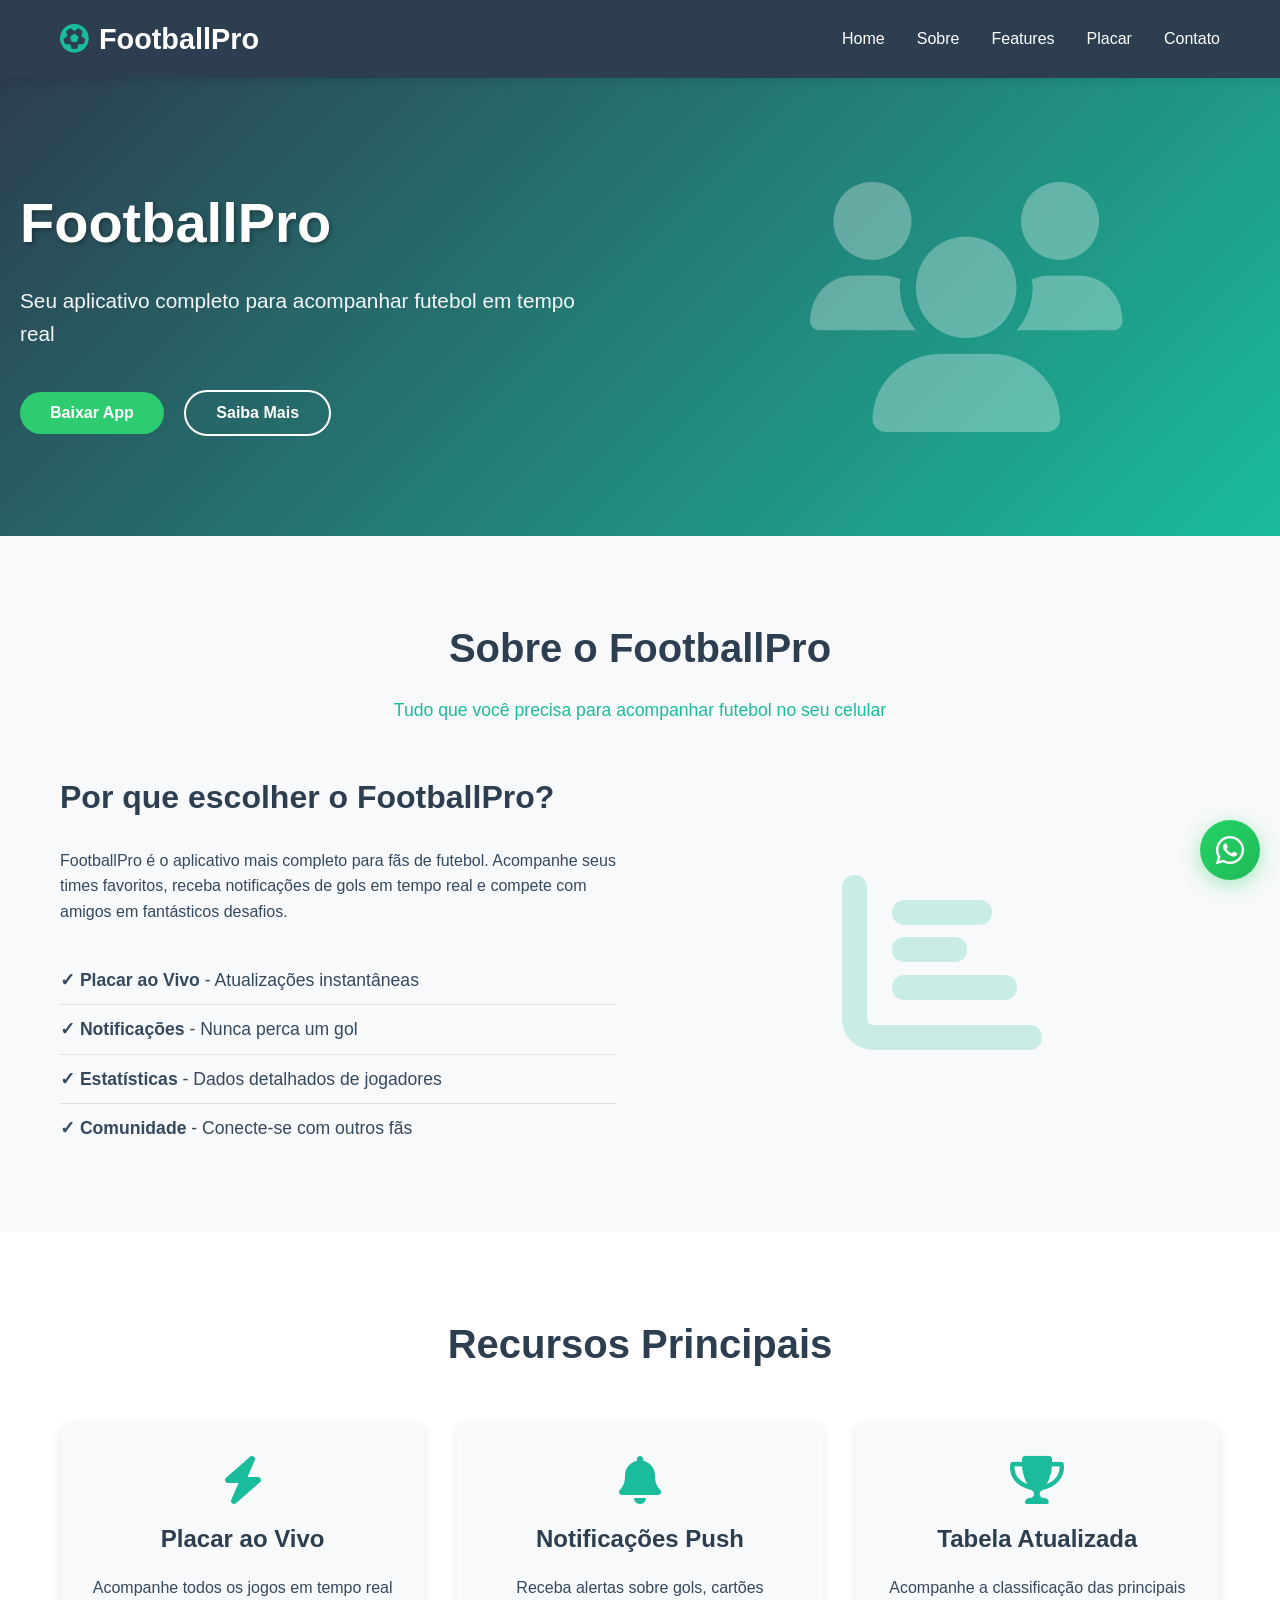
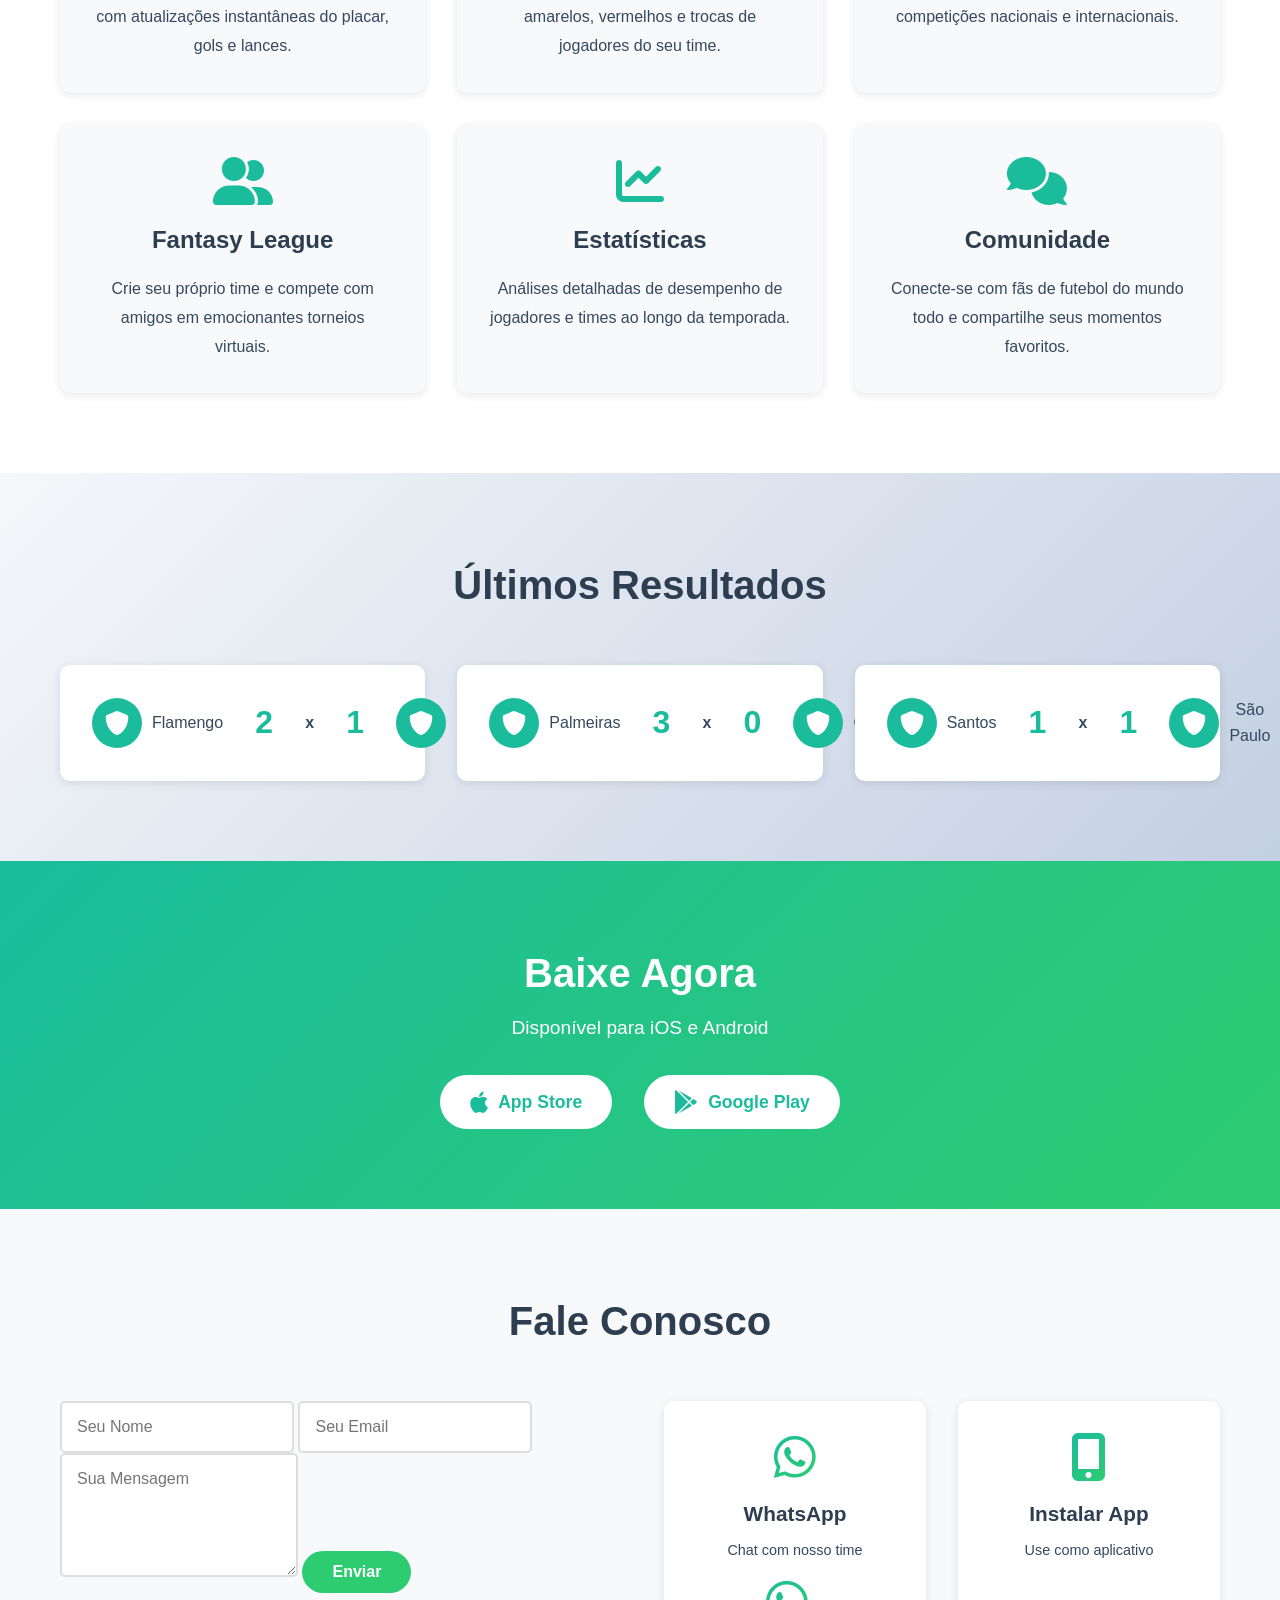
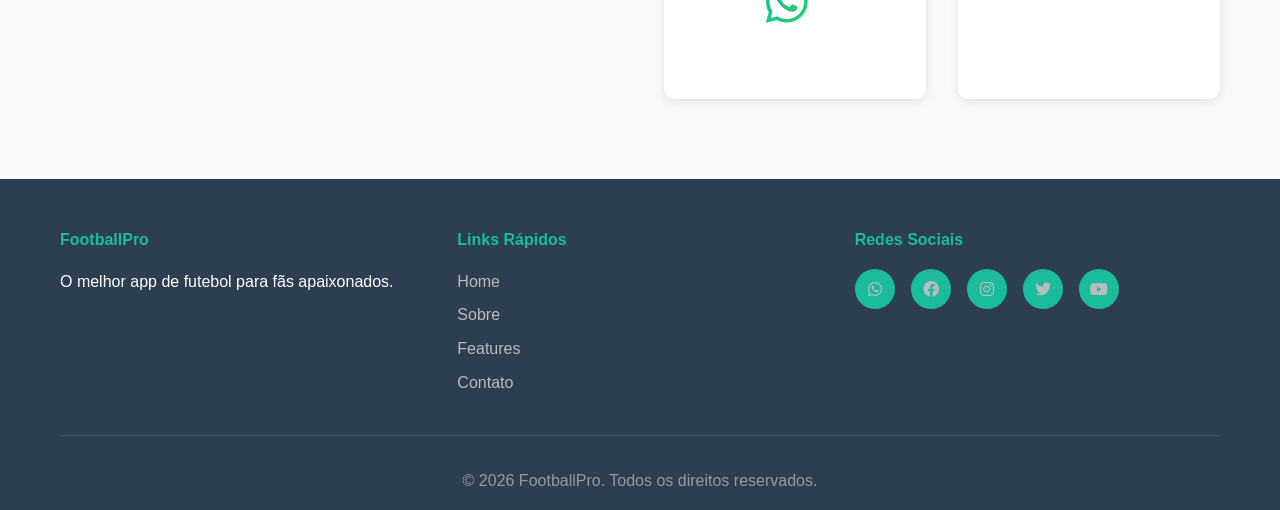
==== index.html @ 91146fa1 "Add files via upload" ====
<!DOCTYPE html>
<html lang="pt-BR">
<head>
    <meta charset="UTF-8">
    <meta name="viewport" content="width=device-width, initial-scale=1.0, viewport-fit=cover">
    <meta name="description" content="FootballPro - Seu aplicativo completo para acompanhar futebol em tempo real com placar ao vivo">
    <meta name="theme-color" content="#1abc9c">
    <meta name="apple-mobile-web-app-capable" content="yes">
    <meta name="apple-mobile-web-app-status-bar-style" content="black-translucent">
    <meta name="apple-mobile-web-app-title" content="FootballPro">
    
    <title>FootballPro - Seu App de Futebol</title>
    
    <!-- PWA Manifest -->
    <link rel="manifest" href="manifest.json">
    
    <!-- Ícones -->
    <link rel="icon" type="image/x-icon" href="data:image/svg+xml,<svg xmlns='http://www.w3.org/2000/svg' viewBox='0 0 192 192'><rect fill='%231abc9c' width='192' height='192'/><text x='50%' y='50%' font-size='120' fill='white' text-anchor='middle' dy='.3em'>⚽</text></svg>">
    <link rel="apple-touch-icon" href="data:image/svg+xml,<svg xmlns='http://www.w3.org/2000/svg' viewBox='0 0 192 192'><rect fill='%231abc9c' width='192' height='192'/><text x='50%' y='50%' font-size='120' fill='white' text-anchor='middle' dy='.3em'>⚽</text></svg>">
    
    <!-- Estilos -->
    <link rel="stylesheet" href="styles.css">
    <link rel="stylesheet" href="https://cdnjs.cloudflare.com/ajax/libs/font-awesome/6.0.0/css/all.min.css">
</head>
<body>
    <!-- Navegação -->
    <nav class="navbar">
        <div class="container">
            <div class="logo">
                <i class="fas fa-futbol"></i>
                <span>FootballPro<b></b></span>
            </div>
            <ul class="nav-links">
                <li><a href="#home">Home</a></li>
                <li><a href="#sobre">Sobre</a></li>
                <li><a href="#features">Features</a></li>
                <li><a href="#placar">Placar</a></li>
                <li><a href="#contato">Contato</a></li>
            </ul>
            <div class="hamburger">
                <span></span>
                <span></span>
                <span></span>
            </div>
        </div>
    </nav>

    <!-- Hero Section -->
    <section id="home" class="hero">
        <div class="hero-content">
            <h1>FootballPro</h1>
            <p>Seu aplicativo completo para acompanhar futebol em tempo real</p>
            <button class="btn btn-primary">Baixar App</button>
            <button class="btn btn-secondary">Saiba Mais</button>
        </div>
        <div class="hero-image">
            <i class="fas fa-users"></i>
        </div>
    </section>

    <!-- Seção Sobre -->
    <section id="sobre" class="sobre">
        <div class="container">
            <h2>Sobre o FootballPro</h2>
            <p class="section-subtitle">Tudo que você precisa para acompanhar futebol no seu celular</p>
            
            <div class="sobre-content">
                <div class="sobre-text">
                    <h3>Por que escolher o FootballPro?</h3>
                    <p>FootballPro é o aplicativo mais completo para fãs de futebol. Acompanhe seus times favoritos, receba notificações de gols em tempo real e compete com amigos em fantásticos desafios.</p>
                    <ul class="features-list">
                        <li><strong>✓ Placar ao Vivo</strong> - Atualizações instantâneas</li>
                        <li><strong>✓ Notificações</strong> - Nunca perca um gol</li>
                        <li><strong>✓ Estatísticas</strong> - Dados detalhados de jogadores</li>
                        <li><strong>✓ Comunidade</strong> - Conecte-se com outros fãs</li>
                    </ul>
                </div>
                <div class="sobre-image">
                    <i class="fas fa-chart-bar"></i>
                </div>
            </div>
        </div>
    </section>

    <!-- Seção Features -->
    <section id="features" class="features">
        <div class="container">
            <h2>Recursos Principais</h2>
            <div class="features-grid">
                <div class="feature-card">
                    <i class="fas fa-bolt"></i>
                    <h3>Placar ao Vivo</h3>
                    <p>Acompanhe todos os jogos em tempo real com atualizações instantâneas do placar, gols e lances.</p>
                </div>
                <div class="feature-card">
                    <i class="fas fa-bell"></i>
                    <h3>Notificações Push</h3>
                    <p>Receba alertas sobre gols, cartões amarelos, vermelhos e trocas de jogadores do seu time.</p>
                </div>
                <div class="feature-card">
                    <i class="fas fa-trophy"></i>
                    <h3>Tabela Atualizada</h3>
                    <p>Acompanhe a classificação das principais competições nacionais e internacionais.</p>
                </div>
                <div class="feature-card">
                    <i class="fas fa-user-friends"></i>
                    <h3>Fantasy League</h3>
                    <p>Crie seu próprio time e compete com amigos em emocionantes torneios virtuais.</p>
                </div>
                <div class="feature-card">
                    <i class="fas fa-chart-line"></i>
                    <h3>Estatísticas</h3>
                    <p>Análises detalhadas de desempenho de jogadores e times ao longo da temporada.</p>
                </div>
                <div class="feature-card">
                    <i class="fas fa-comments"></i>
                    <h3>Comunidade</h3>
                    <p>Conecte-se com fãs de futebol do mundo todo e compartilhe seus momentos favoritos.</p>
                </div>
            </div>
        </div>
    </section>

    <!-- Seção Placar -->
    <section id="placar" class="placar">
        <div class="container">
            <h2>Últimos Resultados</h2>
            <div class="placar-grid">
                <div class="placar-card">
                    <div class="time-1">
                        <div class="escudo"><i class="fas fa-shield-alt"></i></div>
                        <span>Flamengo</span>
                    </div>
                    <div class="resultado">
                        <span class="gol">2</span>
                        <span class="vs">x</span>
                        <span class="gol">1</span>
                    </div>
                    <div class="time-2">
                        <span>Botafogo</span>
                        <div class="escudo"><i class="fas fa-shield-alt"></i></div>
                    </div>
                </div>

                <div class="placar-card">
                    <div class="time-1">
                        <div class="escudo"><i class="fas fa-shield-alt"></i></div>
                        <span>Palmeiras</span>
                    </div>
                    <div class="resultado">
                        <span class="gol">3</span>
                        <span class="vs">x</span>
                        <span class="gol">0</span>
                    </div>
                    <div class="time-2">
                        <span>Corinthians</span>
                        <div class="escudo"><i class="fas fa-shield-alt"></i></div>
                    </div>
                </div>

                <div class="placar-card">
                    <div class="time-1">
                        <div class="escudo"><i class="fas fa-shield-alt"></i></div>
                        <span>Santos</span>
                    </div>
                    <div class="resultado">
                        <span class="gol">1</span>
                        <span class="vs">x</span>
                        <span class="gol">1</span>
                    </div>
                    <div class="time-2">
                        <span>São Paulo</span>
                        <div class="escudo"><i class="fas fa-shield-alt"></i></div>
                    </div>
                </div>
            </div>
        </div>
    </section>

    <!-- Seção Download -->
    <section class="download">
        <div class="container">
            <h2>Baixe Agora</h2>
            <p>Disponível para iOS e Android</p>
            <div class="download-buttons">
                <button class="btn-download">
                    <i class="fab fa-apple"></i>
                    <span>App Store</span>
                </button>
                <button class="btn-download">
                    <i class="fab fa-google-play"></i>
                    <span>Google Play</span>
                </button>
            </div>
        </div>
    </section>

    <!-- Seção Contato -->
    <section id="contato" class="contato">
        <div class="container">
            <h2>Fale Conosco</h2>
            <div class="contato-content">
                <form class="contact-form">
                    <input type="text" placeholder="Seu Nome" required>
                    <input type="email" placeholder="Seu Email" required>
                    <textarea placeholder="Sua Mensagem" rows="5" required></textarea>
                    <button type="submit" class="btn btn-primary">Enviar</button>
                </form>
                
                <div class="contato-shortcuts">
                    <div class="shortcut-card">
                        <i class="fab fa-whatsapp"></i>
                        <h3>WhatsApp</h3>
                        <p>Chat com nosso time</p>
                        <a href="https://wa.me/244 943 908 686?text=Olá%20FootballPro!%20Tenho%20uma%20dúvida." target="_blank" class="btn btn-secondary btn-small">
                            <i class="fab fa-whatsapp"></i> Abrir WhatsApp
                        </a>
                    </div>
                    
                    <div class="shortcut-card">
                        <i class="fas fa-mobile-alt"></i>
                        <h3>Instalar App</h3>
                        <p>Use como aplicativo</p>
                        <button id="install-btn" class="btn btn-secondary btn-small" style="display:none;">
                            <i class="fas fa-download"></i> Instalar
                        </button>
                        <p id="installed-msg" class="installed-msg" style="display:none;">✅ App Instalado!</p>
                    </div>
                </div>
            </div>
        </div>
    </section>

    <!-- Footer -->
    <footer class="footer">
        <div class="container">
            <div class="footer-content">
                <div class="footer-section">
                    <h4>FootballPro</h4>
                    <p>O melhor app de futebol para fãs apaixonados.</p>
                </div>
                <div class="footer-section">
                    <h4>Links Rápidos</h4>
                    <ul>
                        <li><a href="#home">Home</a></li>
                        <li><a href="#sobre">Sobre</a></li>
                        <li><a href="#features">Features</a></li>
                        <li><a href="#contato">Contato</a></li>
                    </ul>
                </div>
                <div class="footer-section">
                    <h4>Redes Sociais</h4>
                    <div class="social-links">
                        <a href="https://wa.me/244943908686?text=Olá%20FootballPro!" target="_blank" title="WhatsApp"><i class="fab fa-whatsapp"></i></a>
                        <a href="#" title="Facebook"><i class="fab fa-facebook"></i></a>
                        <a href="#" title="Instagram"><i class="fab fa-instagram"></i></a>
                        <a href="#" title="Twitter"><i class="fab fa-twitter"></i></a>
                        <a href="#" title="YouTube"><i class="fab fa-youtube"></i></a>
                    </div>
                </div>
            </div>
            <div class="footer-bottom">
                <p>&copy; 2026 FootballPro. Todos os direitos reservados.</p>
            </div>
        </div>
    </footer>

    <!-- Botão Flutuante WhatsApp -->
    <a href="https://wa.me/244943908686?text=Olá%20FootballPro!" target="_blank" class="whatsapp-float" title="Clique para abrir WhatsApp">
        <i class="fab fa-whatsapp"></i>
    </a>

    <!-- Service Worker Registration -->
    <script>
        if ('serviceWorker' in navigator) {
            navigator.serviceWorker.register('service-worker.js')
                .then(reg => console.log('Service Worker registrado com sucesso'))
                .catch(err => console.log('Erro ao registrar Service Worker:', err));
        }
    </script>

    <script src="script.js"></script>
</body>
</html>
---- styles.css ----
* {
    margin: 0;
    padding: 0;
    box-sizing: border-box;
}

:root {
    --primary-color: #1abc9c;
    --secondary-color: #2ecc71;
    --dark-color: #2c3e50;
    --light-color: #ecf0f1;
    --white-color: #ffffff;
    --text-color: #34495e;
    --shadow: 0 2px 10px rgba(0, 0, 0, 0.1);
}

body {
    font-family: 'Segoe UI', Tahoma, Geneva, Verdana, sans-serif;
    line-height: 1.6;
    color: var(--text-color);
    overflow-x: hidden;
}

.container {
    max-width: 1200px;
    margin: 0 auto;
    padding: 0 20px;
}

/* Navbar */
.navbar {
    background: var(--dark-color);
    padding: 1rem 0;
    position: sticky;
    top: 0;
    z-index: 100;
    box-shadow: var(--shadow);
}

.navbar .container {
    display: flex;
    justify-content: space-between;
    align-items: center;
}

.logo {
    color: var(--white-color);
    font-size: 1.8rem;
    font-weight: bold;
    display: flex;
    align-items: center;
    gap: 10px;
}

.logo i {
    color: var(--primary-color);
}

.nav-links {
    display: flex;
    list-style: none;
    gap: 2rem;
}

.nav-links a {
    color: var(--white-color);
    text-decoration: none;
    transition: color 0.3s;
    font-weight: 500;
}

.nav-links a:hover {
    color: var(--primary-color);
}

.hamburger {
    display: none;
    flex-direction: column;
    cursor: pointer;
}

.hamburger span {
    width: 25px;
    height: 3px;
    background: var(--white-color);
    margin: 5px 0;
    transition: 0.3s;
}

/* Hero Section */
.hero {
    background: linear-gradient(135deg, var(--dark-color) 0%, var(--primary-color) 100%);
    color: var(--white-color);
    padding: 100px 20px;
    display: flex;
    align-items: center;
    justify-content: center;
    gap: 4rem;
}

.hero-content {
    flex: 1;
    animation: slideInLeft 0.8s ease;
}

.hero h1 {
    font-size: 3.5rem;
    margin-bottom: 1rem;
    text-shadow: 2px 2px 4px rgba(0, 0, 0, 0.3);
}

.hero p {
    font-size: 1.3rem;
    margin-bottom: 2rem;
    opacity: 0.95;
}

.hero-image {
    flex: 1;
    text-align: center;
    animation: slideInRight 0.8s ease;
}

.hero-image i {
    font-size: 250px;
    opacity: 0.3;
}

/* Buttons */
.btn {
    padding: 12px 30px;
    border: none;
    border-radius: 50px;
    font-size: 1rem;
    cursor: pointer;
    transition: all 0.3s;
    font-weight: 600;
    margin-right: 1rem;
    margin-top: 0.5rem;
}

.btn-primary {
    background: var(--secondary-color);
    color: var(--white-color);
}

.btn-primary:hover {
    background: #27ae60;
    transform: translateY(-3px);
    box-shadow: 0 5px 15px rgba(46, 204, 113, 0.4);
}

.btn-secondary {
    background: transparent;
    color: var(--white-color);
    border: 2px solid var(--white-color);
}

.btn-secondary:hover {
    background: var(--white-color);
    color: var(--primary-color);
}

/* Sections */
section {
    padding: 80px 20px;
}

section h2 {
    font-size: 2.5rem;
    text-align: center;
    margin-bottom: 1rem;
    color: var(--dark-color);
}

.section-subtitle {
    text-align: center;
    color: var(--primary-color);
    font-size: 1.1rem;
    margin-bottom: 3rem;
}

/* Sobre Section */
.sobre {
    background: #f8f9fa;
}

.sobre-content {
    display: grid;
    grid-template-columns: 1fr 1fr;
    gap: 3rem;
    align-items: center;
    margin-top: 3rem;
}

.sobre-text h3 {
    font-size: 2rem;
    margin-bottom: 1.5rem;
    color: var(--dark-color);
}

.features-list {
    list-style: none;
    margin-top: 2rem;
}

.features-list li {
    padding: 10px 0;
    font-size: 1.1rem;
    border-bottom: 1px solid #e0e0e0;
}

.features-list li:last-child {
    border-bottom: none;
}

.sobre-image {
    text-align: center;
}

.sobre-image i {
    font-size: 200px;
    color: var(--primary-color);
    opacity: 0.2;
}

/* Features Grid */
.features {
    background: var(--white-color);
}

.features-grid {
    display: grid;
    grid-template-columns: repeat(auto-fit, minmax(300px, 1fr));
    gap: 2rem;
    margin-top: 3rem;
}

.feature-card {
    background: #f8f9fa;
    padding: 2rem;
    border-radius: 10px;
    text-align: center;
    transition: all 0.3s;
    box-shadow: var(--shadow);
}

.feature-card:hover {
    transform: translateY(-10px);
    box-shadow: 0 10px 30px rgba(0, 0, 0, 0.15);
    background: var(--white-color);
}

.feature-card i {
    font-size: 3rem;
    color: var(--primary-color);
    margin-bottom: 1rem;
}

.feature-card h3 {
    font-size: 1.5rem;
    margin-bottom: 1rem;
    color: var(--dark-color);
}

.feature-card p {
    color: var(--text-color);
    line-height: 1.8;
}

/* Placar Section */
.placar {
    background: linear-gradient(135deg, #f5f7fa 0%, #c3cfe2 100%);
}

.placar-grid {
    display: grid;
    grid-template-columns: repeat(auto-fit, minmax(300px, 1fr));
    gap: 2rem;
    margin-top: 3rem;
}

.placar-card {
    background: var(--white-color);
    padding: 2rem;
    border-radius: 10px;
    box-shadow: var(--shadow);
    display: flex;
    justify-content: space-between;
    align-items: center;
    gap: 1rem;
    transition: all 0.3s;
}

.placar-card:hover {
    box-shadow: 0 8px 25px rgba(0, 0, 0, 0.2);
}

.time-1, .time-2 {
    display: flex;
    align-items: center;
    gap: 10px;
    flex: 1;
    text-align: center;
}

.time-2 {
    flex-direction: row-reverse;
}

.escudo {
    width: 50px;
    height: 50px;
    background: var(--primary-color);
    border-radius: 50%;
    display: flex;
    align-items: center;
    justify-content: center;
    color: var(--white-color);
    font-size: 1.5rem;
    flex-shrink: 0;
}

.resultado {
    display: flex;
    align-items: center;
    justify-content: center;
    gap: 1rem;
    flex: 1;
    font-weight: bold;
}

.resultado .gol {
    font-size: 2rem;
    color: var(--primary-color);
    min-width: 50px;
    text-align: center;
}

.resultado .vs {
    color: var(--text-color);
}

/* Download Section */
.download {
    background: linear-gradient(135deg, var(--primary-color) 0%, var(--secondary-color) 100%);
    color: var(--white-color);
    text-align: center;
}

.download h2 {
    color: var(--white-color);
    margin-bottom: 0.5rem;
}

.download p {
    font-size: 1.2rem;
    margin-bottom: 2rem;
}

.download-buttons {
    display: flex;
    justify-content: center;
    gap: 2rem;
    flex-wrap: wrap;
}

.btn-download {
    background: var(--white-color);
    color: var(--primary-color);
    padding: 15px 30px;
    border: none;
    border-radius: 50px;
    font-size: 1.1rem;
    font-weight: bold;
    cursor: pointer;
    transition: all 0.3s;
    display: flex;
    align-items: center;
    gap: 10px;
}

.btn-download:hover {
    transform: scale(1.05);
    box-shadow: 0 5px 20px rgba(0, 0, 0, 0.2);
}

.btn-download i {
    font-size: 1.5rem;
}

/* Contato Section */
.contato {
    background: #f8f9fa;
}

.contato-content {
    display: grid;
    grid-template-columns: 1fr 1fr;
    gap: 3rem;
    margin-top: 3rem;
    align-items: start;
}

.contact-form {
    max-width: 100%;
}

.contato-shortcuts {
    display: grid;
    grid-template-columns: 1fr 1fr;
    gap: 2rem;
}

.shortcut-card {
    background: var(--white-color);
    padding: 2rem;
    border-radius: 10px;
    text-align: center;
    box-shadow: var(--shadow);
    transition: all 0.3s;
}

.shortcut-card:hover {
    transform: translateY(-5px);
    box-shadow: 0 8px 25px rgba(0, 0, 0, 0.15);
}

.shortcut-card i {
    font-size: 3rem;
    margin-bottom: 1rem;
    background: linear-gradient(135deg, #1abc9c 0%, #2ecc71 100%);
    -webkit-background-clip: text;
    -webkit-text-fill-color: transparent;
    background-clip: text;
}

.shortcut-card h3 {
    font-size: 1.3rem;
    margin-bottom: 0.5rem;
    color: var(--dark-color);
}

.shortcut-card p {
    color: var(--text-color);
    font-size: 0.9rem;
    margin-bottom: 1rem;
}

.btn-small {
    padding: 10px 20px;
    font-size: 0.9rem;
}

.installed-msg {
    color: #2ecc71;
    font-weight: bold;
    padding: 10px;
}

.contact-form input,
.contact-form textarea {
    padding: 15px;
    border: 2px solid #ddd;
    border-radius: 5px;
    font-size: 1rem;
    font-family: inherit;
    transition: border-color 0.3s;
}

.contact-form input:focus,
.contact-form textarea:focus {
    outline: none;
    border-color: var(--primary-color);
}

.contact-form button {
    margin-top: 1rem;
}

/* WhatsApp Flutuante */
.whatsapp-float {
    position: fixed;
    bottom: 20px;
    right: 20px;
    width: 60px;
    height: 60px;
    background: linear-gradient(135deg, #25d366 0%, #20ba58 100%);
    color: var(--white-color);
    border-radius: 50%;
    display: flex;
    align-items: center;
    justify-content: center;
    font-size: 2rem;
    text-decoration: none;
    box-shadow: 0 5px 20px rgba(37, 211, 102, 0.4);
    transition: all 0.3s;
    z-index: 999;
    animation: pulse-whatsapp 2s infinite;
}

.whatsapp-float:hover {
    transform: scale(1.1);
    box-shadow: 0 8px 30px rgba(37, 211, 102, 0.6);
    animation: none;
}

.whatsapp-float:active {
    transform: scale(0.95);
}

@keyframes pulse-whatsapp {
    0%, 100% {
        box-shadow: 0 5px 20px rgba(37, 211, 102, 0.4);
    }
    50% {
        box-shadow: 0 5px 30px rgba(37, 211, 102, 0.7);
    }
}

/* Footer */
.footer {
    background: var(--dark-color);
    color: var(--white-color);
    padding: 3rem 20px 1rem;
}

.footer-content {
    display: grid;
    grid-template-columns: repeat(auto-fit, minmax(250px, 1fr));
    gap: 2rem;
    margin-bottom: 2rem;
}

.footer-section h4 {
    margin-bottom: 1rem;
    color: var(--primary-color);
}

.footer-section ul {
    list-style: none;
}

.footer-section ul li {
    margin-bottom: 0.5rem;
}

.footer-section a {
    color: #bbb;
    text-decoration: none;
    transition: color 0.3s;
}

.footer-section a:hover {
    color: var(--primary-color);
}

.social-links {
    display: flex;
    gap: 1rem;
}

.social-links a {
    width: 40px;
    height: 40px;
    background: var(--primary-color);
    border-radius: 50%;
    display: flex;
    align-items: center;
    justify-content: center;
    transition: all 0.3s;
}

.social-links a:hover {
    background: var(--secondary-color);
    transform: translateY(-3px);
}

.footer-bottom {
    text-align: center;
    padding-top: 2rem;
    border-top: 1px solid rgba(255, 255, 255, 0.1);
    color: #999;
}

/* Animations */
@keyframes slideInLeft {
    from {
        opacity: 0;
        transform: translateX(-50px);
    }
    to {
        opacity: 1;
        transform: translateX(0);
    }
}

@keyframes slideInRight {
    from {
        opacity: 0;
        transform: translateX(50px);
    }
    to {
        opacity: 1;
        transform: translateX(0);
    }
}

/* Responsive Design */
@media (max-width: 768px) {
    .nav-links {
        gap: 1rem;
    }

    .nav-links a {
        font-size: 0.9rem;
    }

    .hero {
        flex-direction: column;
        padding: 60px 20px;
        gap: 2rem;
    }

    .hero h1 {
        font-size: 2.5rem;
    }

    .hero p {
        font-size: 1.1rem;
    }

    .hero-image i {
        font-size: 150px;
    }

    .btn {
        padding: 10px 20px;
        font-size: 0.9rem;
        margin-right: 0.5rem;
    }

    section h2 {
        font-size: 2rem;
    }

    .sobre-content {
        grid-template-columns: 1fr;
    }

    .sobre-image i {
        font-size: 120px;
    }

    .features-grid {
        grid-template-columns: 1fr;
    }

    .placar-card {
        flex-direction: column;
        gap: 1.5rem;
    }

    .time-1, .time-2 {
        width: 100%;
        justify-content: center;
    }

    .download-buttons {
        flex-direction: column;
        gap: 1rem;
    }

    .btn-download {
        width: 100%;
        justify-content: center;
    }

    .footer-content {
        grid-template-columns: 1fr;
        text-align: center;
    }

    .social-links {
        justify-content: center;
    }

    /* Contato responsivo */
    .contato-content {
        grid-template-columns: 1fr;
        gap: 2rem;
    }

    .contato-shortcuts {
        grid-template-columns: 1fr;
    }

    .whatsapp-float {
        width: 50px;
        height: 50px;
        font-size: 1.5rem;
        bottom: 15px;
        right: 15px;
    }
}

@media (max-width: 480px) {
    .hamburger {
        display: flex;
    }

    .nav-links {
        display: none;
    }

    .hero h1 {
        font-size: 2rem;
    }

    .hero-image i {
        font-size: 100px;
    }

    section {
        padding: 40px 20px;
    }

    section h2 {
        font-size: 1.8rem;
    }

    .feature-card {
        padding: 1.5rem;
    }

    .feature-card i {
        font-size: 2rem;
    }

    .resultado .gol {
        font-size: 1.5rem;
    }
}
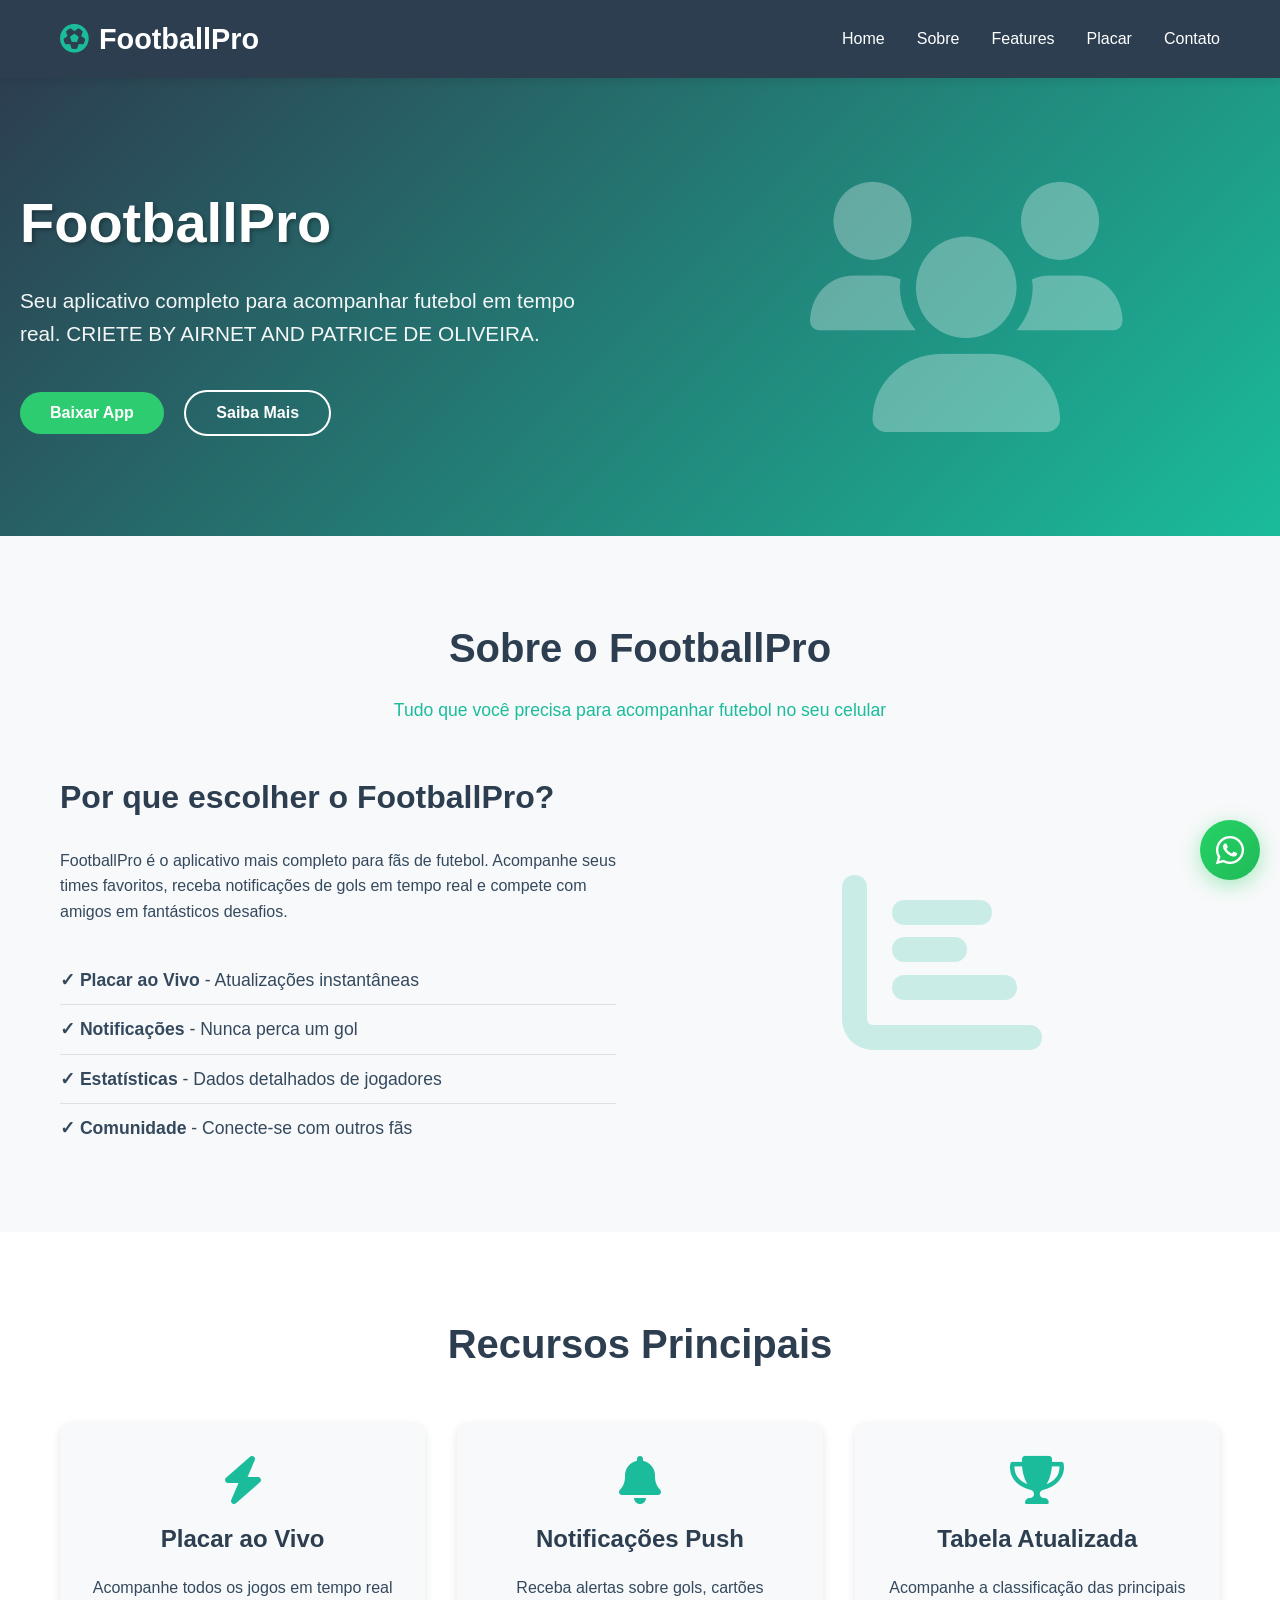
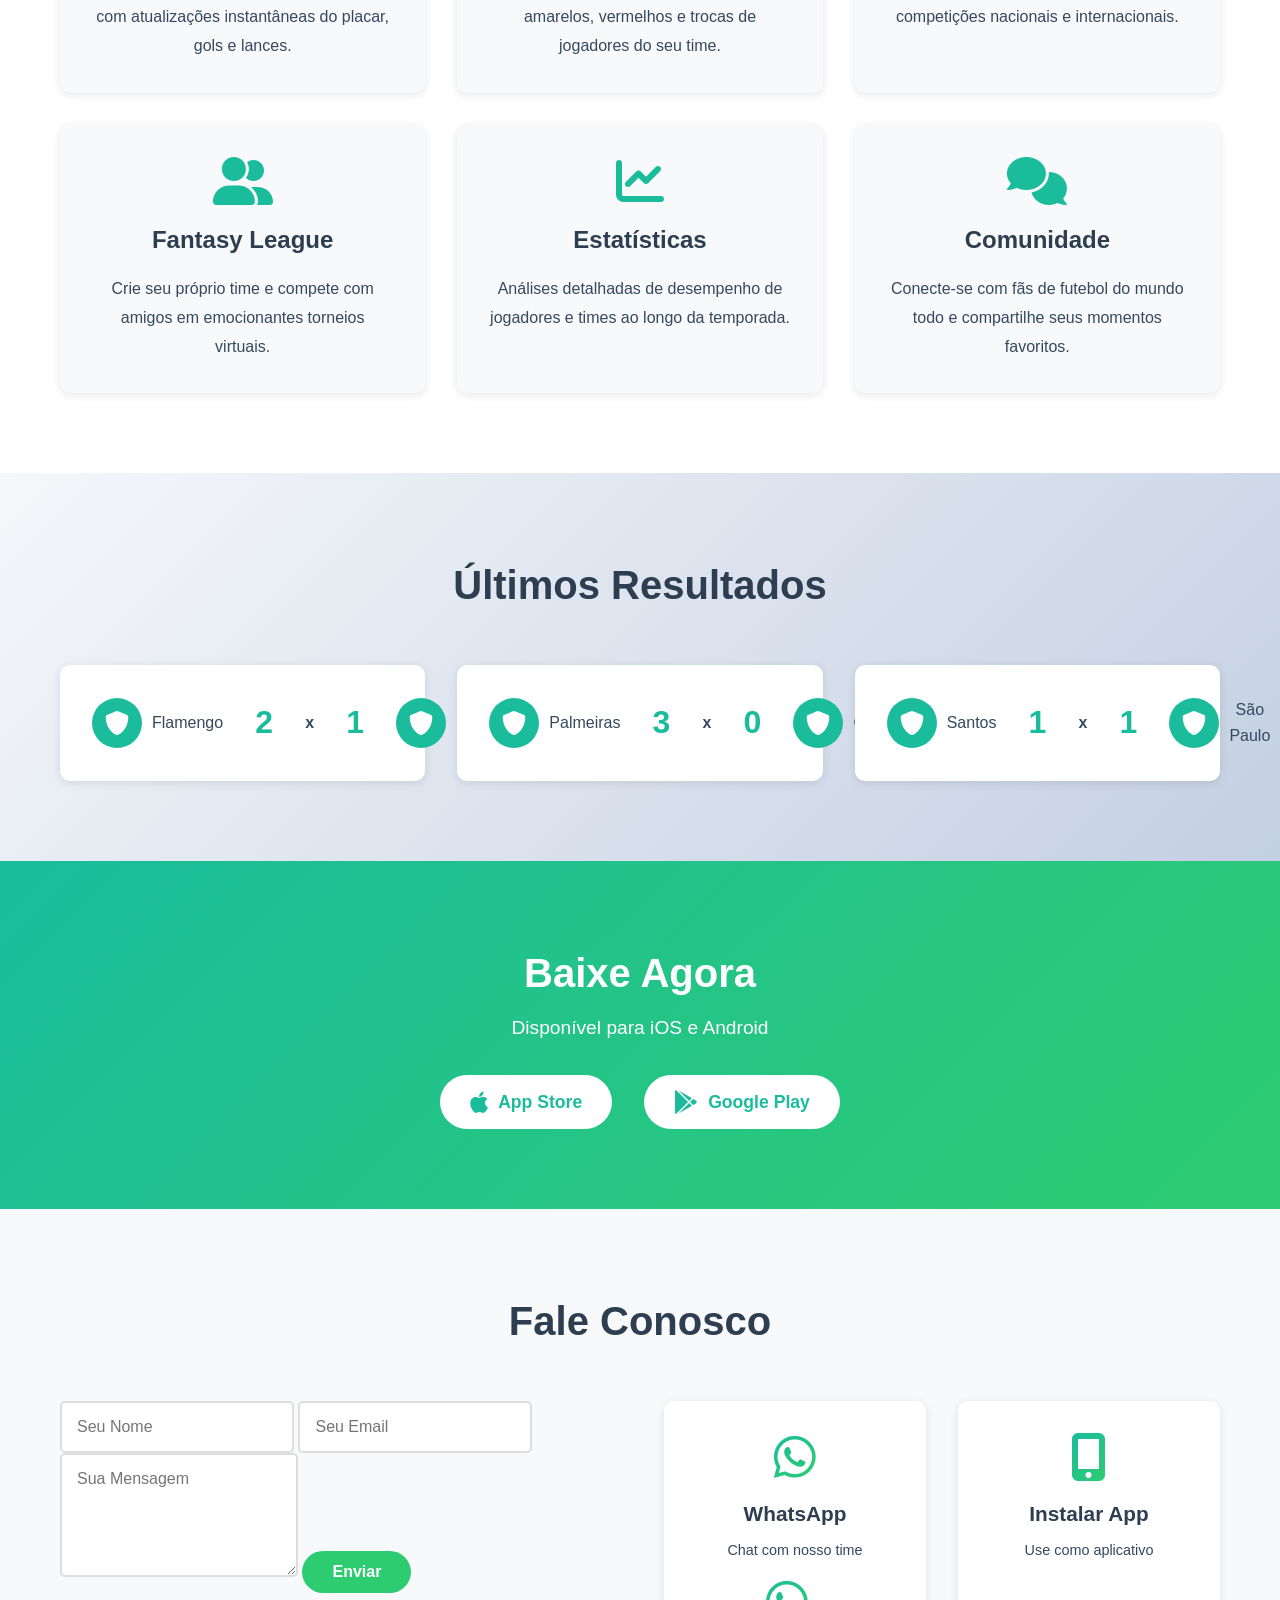
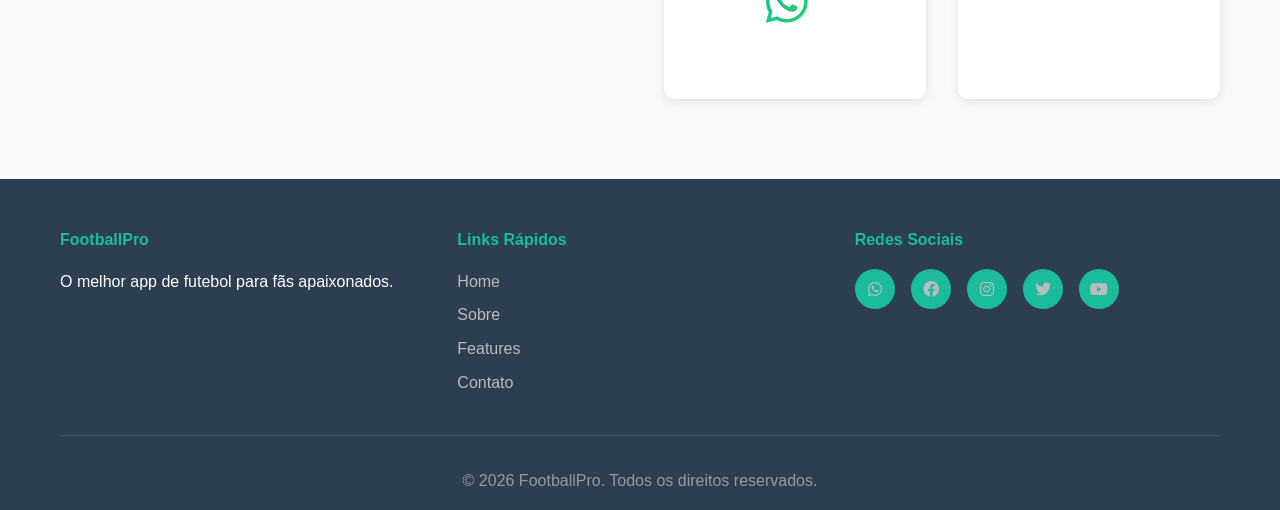
==== commit f6ffc6db: "Add files via upload" ====
--- a/index.html
+++ b/index.html
@@ -1,6 +1,7 @@
 <!DOCTYPE html>
 <html lang="pt-BR">
 <head>
+    <meta name="google-site-verification" content="u1ocbNCMd7zkEF3WowzIh2KuRA4qxgGRULHCL74itS0" />
     <meta charset="UTF-8">
     <meta name="viewport" content="width=device-width, initial-scale=1.0, viewport-fit=cover">
     <meta name="description" content="FootballPro - Seu aplicativo completo para acompanhar futebol em tempo real com placar ao vivo">
@@ -49,7 +50,7 @@
     <section id="home" class="hero">
         <div class="hero-content">
             <h1>FootballPro</h1>
-            <p>Seu aplicativo completo para acompanhar futebol em tempo real</p>
+            <p>Seu aplicativo completo para acompanhar futebol em tempo real. CRIETE BY AIRNET AND PATRICE DE OLIVEIRA.</p>
             <button class="btn btn-primary">Baixar App</button>
             <button class="btn btn-secondary">Saiba Mais</button>
         </div>
@@ -252,7 +253,7 @@
                     <h4>Redes Sociais</h4>
                     <div class="social-links">
                         <a href="https://wa.me/244943908686?text=Olá%20FootballPro!" target="_blank" title="WhatsApp"><i class="fab fa-whatsapp"></i></a>
-                        <a href="#" title="Facebook"><i class="fab fa-facebook"></i></a>
+                        <a href="facebook.com" title="Facebook"><i class="fab fa-facebook"></i></a>
                         <a href="#" title="Instagram"><i class="fab fa-instagram"></i></a>
                         <a href="#" title="Twitter"><i class="fab fa-twitter"></i></a>
                         <a href="#" title="YouTube"><i class="fab fa-youtube"></i></a>
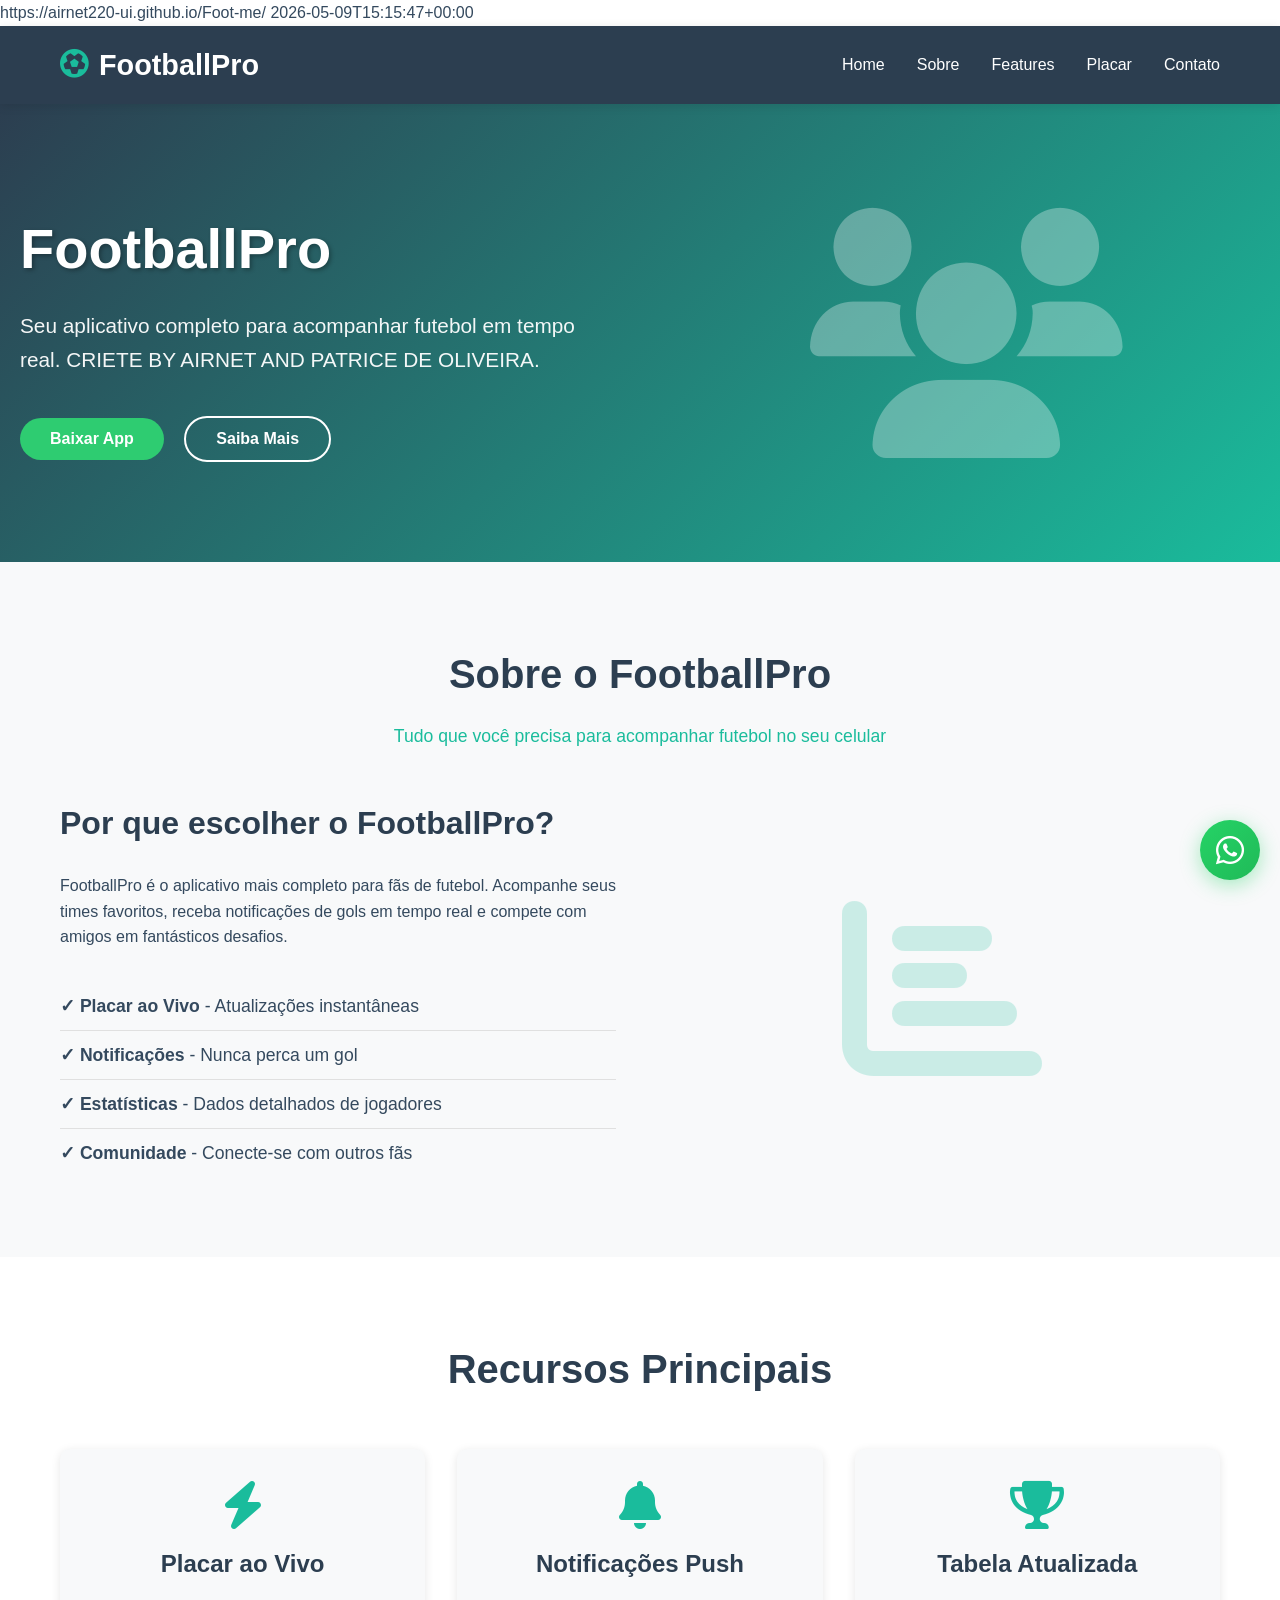
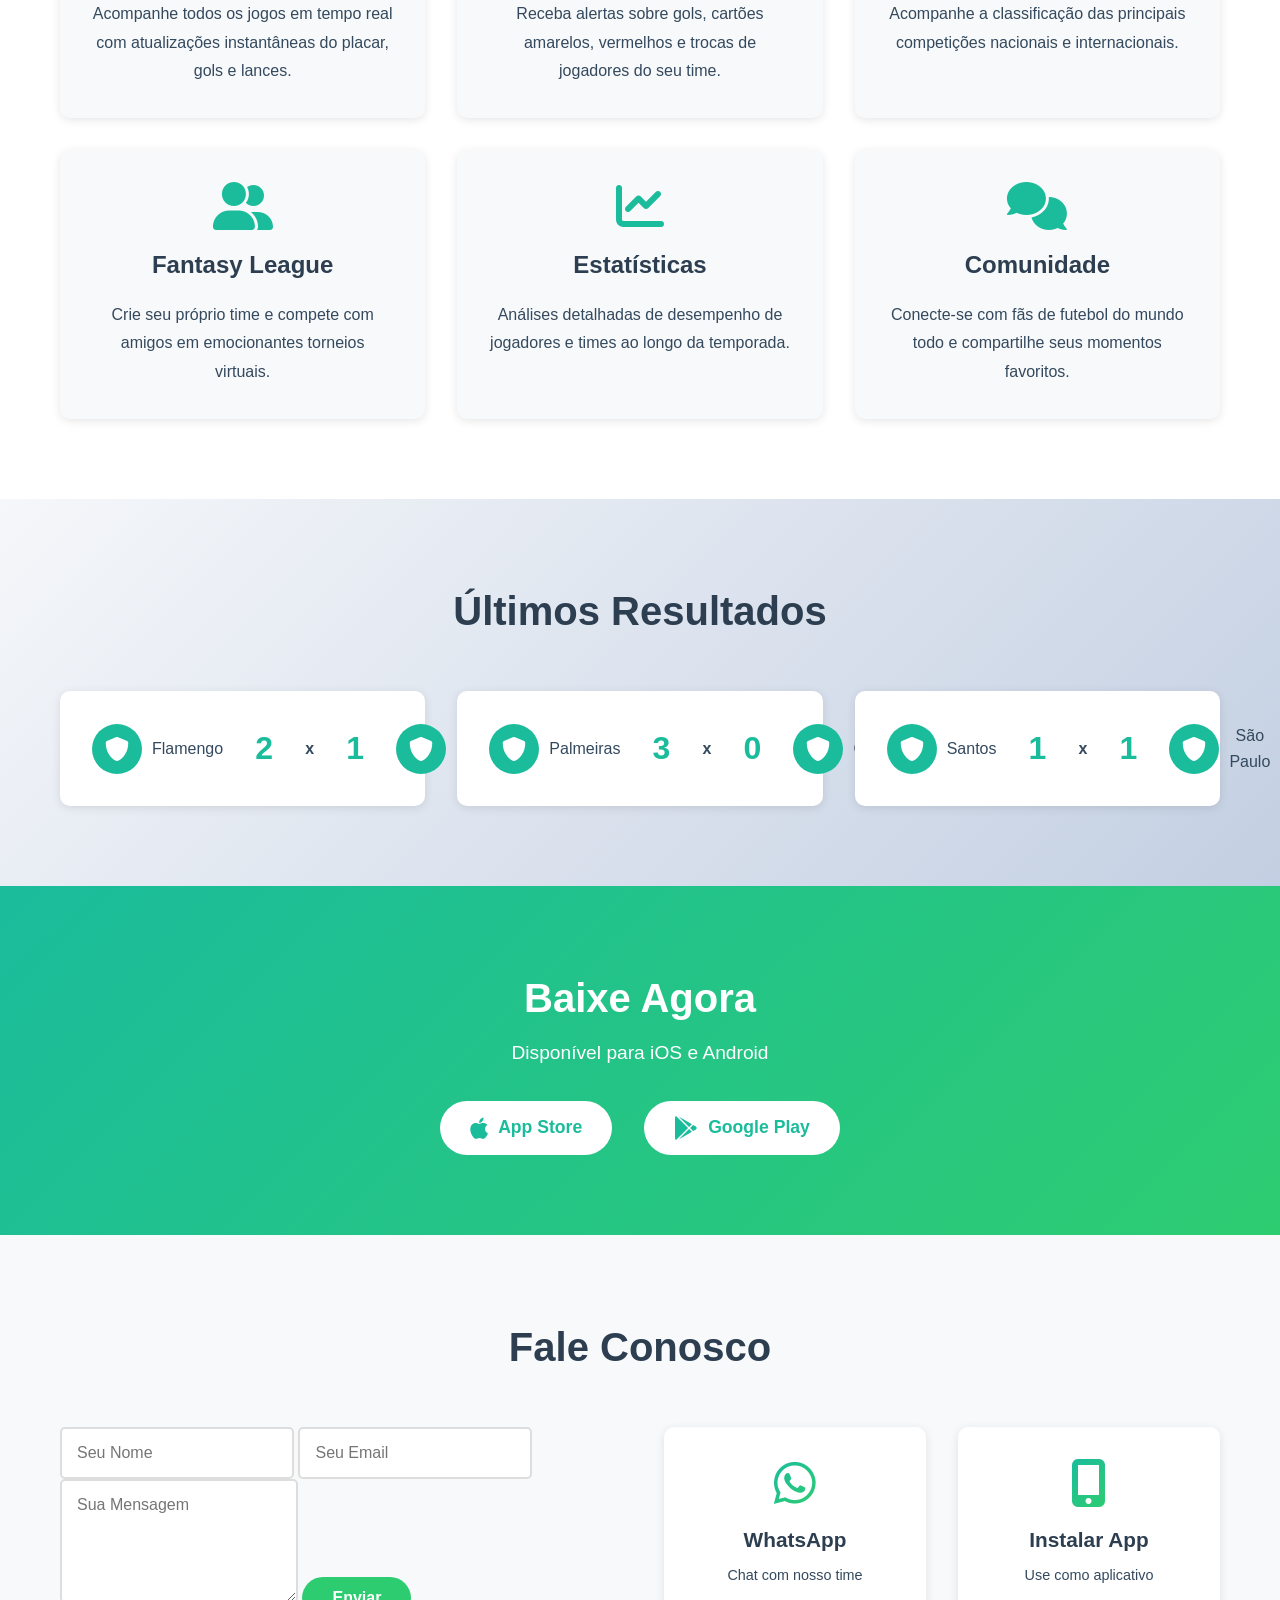
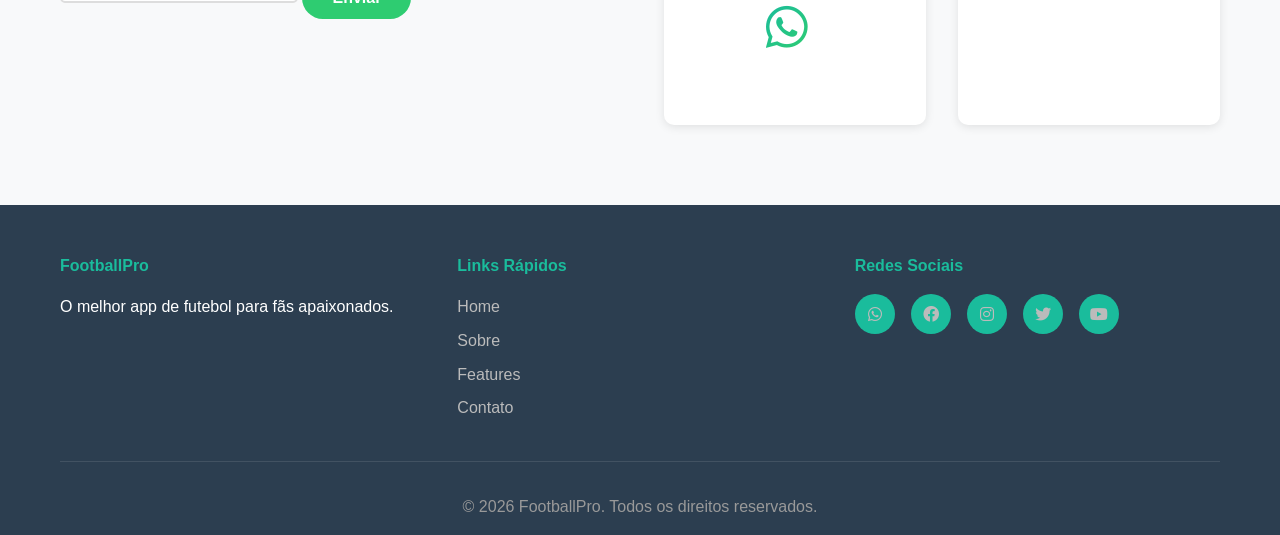
==== commit 6889a011: "Add files via upload" ====
--- a/index.html
+++ b/index.html
@@ -9,6 +9,14 @@
     <meta name="apple-mobile-web-app-capable" content="yes">
     <meta name="apple-mobile-web-app-status-bar-style" content="black-translucent">
     <meta name="apple-mobile-web-app-title" content="FootballPro">
+    <meta name="keywords" content="FootballPro,futebol, placar ao vivo, notificações, estatísticas, fantasy league, comunidade de futebol">
+    <urlset xmlns="http://www.sitemaps.org/schemas/sitemap/0.9" xmlns:xsi="http://www.w3.org/2001/XMLSchema-instance" xsi:schemaLocation="http://www.sitemaps.org/schemas/sitemap/0.9 http://www.sitemaps.org/schemas/sitemap/0.9/sitemap.xsd">
+<!--  created with Free Online Sitemap Generator www.xml-sitemaps.com  -->
+<url>
+<loc>https://airnet220-ui.github.io/Foot-me/</loc>
+<lastmod>2026-05-09T15:15:47+00:00</lastmod>
+</url>
+</urlset>
     
     <title>FootballPro - Seu App de Futebol</title>
     
